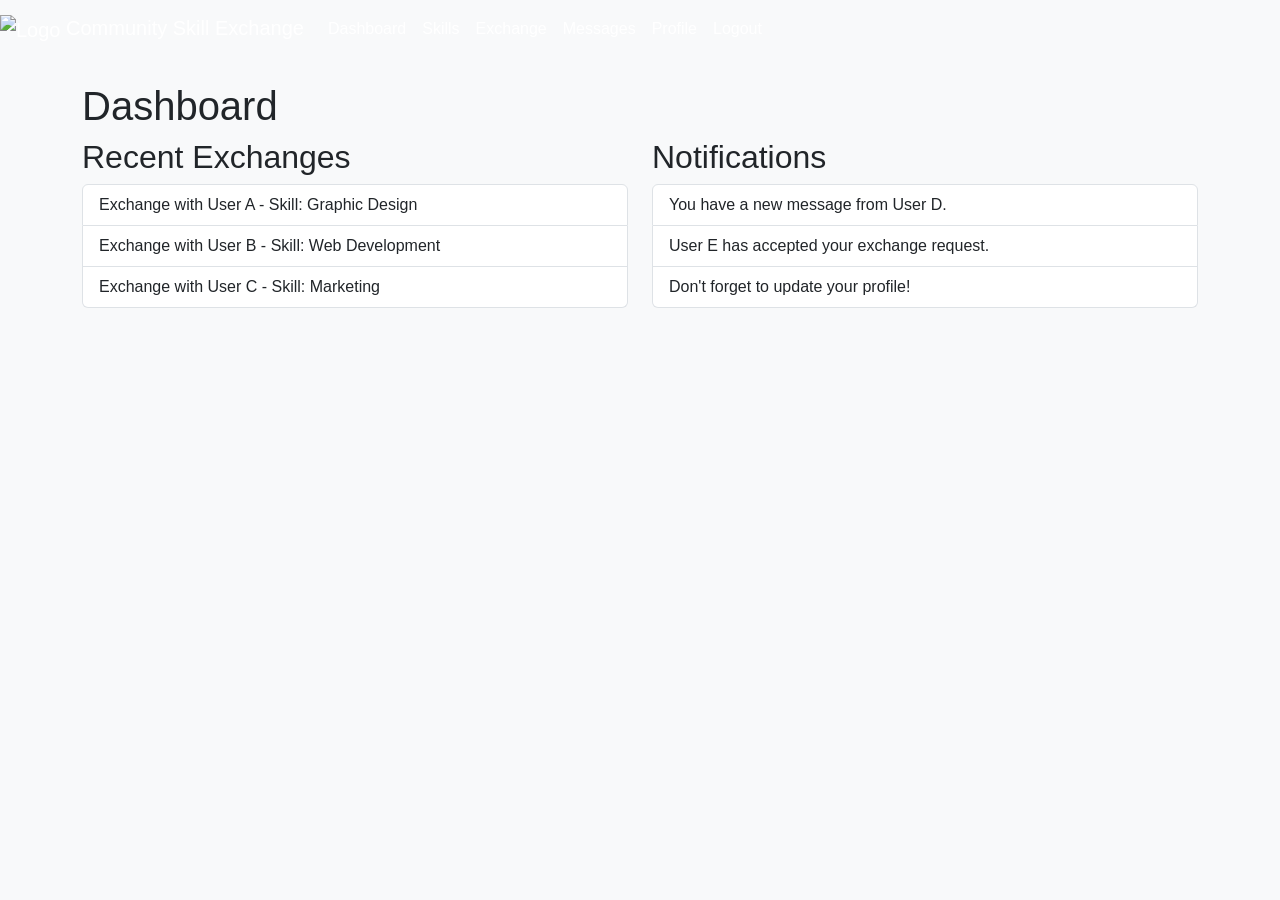
==== pages/dashboard.html @ 723afd42 "initial" ====
<!DOCTYPE html>
<html lang="en">
<head>
    <meta charset="UTF-8">
    <meta name="viewport" content="width=device-width, initial-scale=1.0">
    <title>Dashboard - Community Skill Exchange</title>
    <link href="https://cdn.jsdelivr.net/npm/bootstrap@5.3.0-alpha1/dist/css/bootstrap.min.css" rel="stylesheet">
    <link rel="stylesheet" href="../css/style.css">
</head>
<body>
    <nav class="navbar navbar-expand-lg navbar-light bg-light">
        <a class="navbar-brand" href="../index.html"><img src="../images/logo.svg" alt="Logo" width="30" height="30"> Community Skill Exchange</a>
        <button class="navbar-toggler" type="button" data-toggle="collapse" data-target="#navbarNav" aria-controls="navbarNav" aria-expanded="false" aria-label="Toggle navigation">
            <span class="navbar-toggler-icon"></span>
        </button>
        <div class="collapse navbar-collapse" id="navbarNav">
            <ul class="navbar-nav">
                <li class="nav-item">
                    <a class="nav-link" href="dashboard.html">Dashboard</a>
                </li>
                <li class="nav-item">
                    <a class="nav-link" href="skills.html">Skills</a>
                </li>
                <li class="nav-item">
                    <a class="nav-link" href="exchange.html">Exchange</a>
                </li>
                <li class="nav-item">
                    <a class="nav-link" href="messages.html">Messages</a>
                </li>
                <li class="nav-item">
                    <a class="nav-link" href="profile.html">Profile</a>
                </li>
                <li class="nav-item">
                    <a class="nav-link" href="login.html">Logout</a>
                </li>
            </ul>
        </div>
    </nav>

    <div class="container mt-4">
        <h1>Dashboard</h1>
        <div class="row">
            <div class="col-md-6">
                <h2>Recent Exchanges</h2>
                <ul class="list-group">
                    <li class="list-group-item">Exchange with User A - Skill: Graphic Design</li>
                    <li class="list-group-item">Exchange with User B - Skill: Web Development</li>
                    <li class="list-group-item">Exchange with User C - Skill: Marketing</li>
                </ul>
            </div>
            <div class="col-md-6">
                <h2>Notifications</h2>
                <ul class="list-group">
                    <li class="list-group-item">You have a new message from User D.</li>
                    <li class="list-group-item">User E has accepted your exchange request.</li>
                    <li class="list-group-item">Don't forget to update your profile!</li>
                </ul>
            </div>
        </div>
    </div>

    <script src="https://cdn.jsdelivr.net/npm/bootstrap@5.3.0-alpha1/dist/js/bootstrap.bundle.min.js"></script>
    <script src="../js/validation.js"></script>
    <script src="../js/main.js"></script>
</body>
</html>
---- css/style.css ----
body {
    font-family: Arial, sans-serif;
    background-color: #f8f9fa;
    margin: 0;
    padding: 0;
}

.navbar {
    background-color: #007bff;
}

.navbar-brand, .navbar-nav .nav-link {
    color: white !important;
}

.navbar-brand:hover, .navbar-nav .nav-link:hover {
    color: #e2e6ea !important;
}

.container {
    margin-top: 20px;
}

.card {
    margin-bottom: 20px;
}

.footer {
    background-color: #343a40;
    color: white;
    text-align: center;
    padding: 10px 0;
    position: relative;
    bottom: 0;
    width: 100%;
}

.btn-custom {
    background-color: #28a745;
    color: white;
}

.btn-custom:hover {
    background-color: #218838;
}

.form-control:focus {
    border-color: #007bff;
    box-shadow: none;
}

.error-message {
    color: red;
    font-size: 0.9em;
}

.success-message {
    color: green;
    font-size: 0.9em;
}
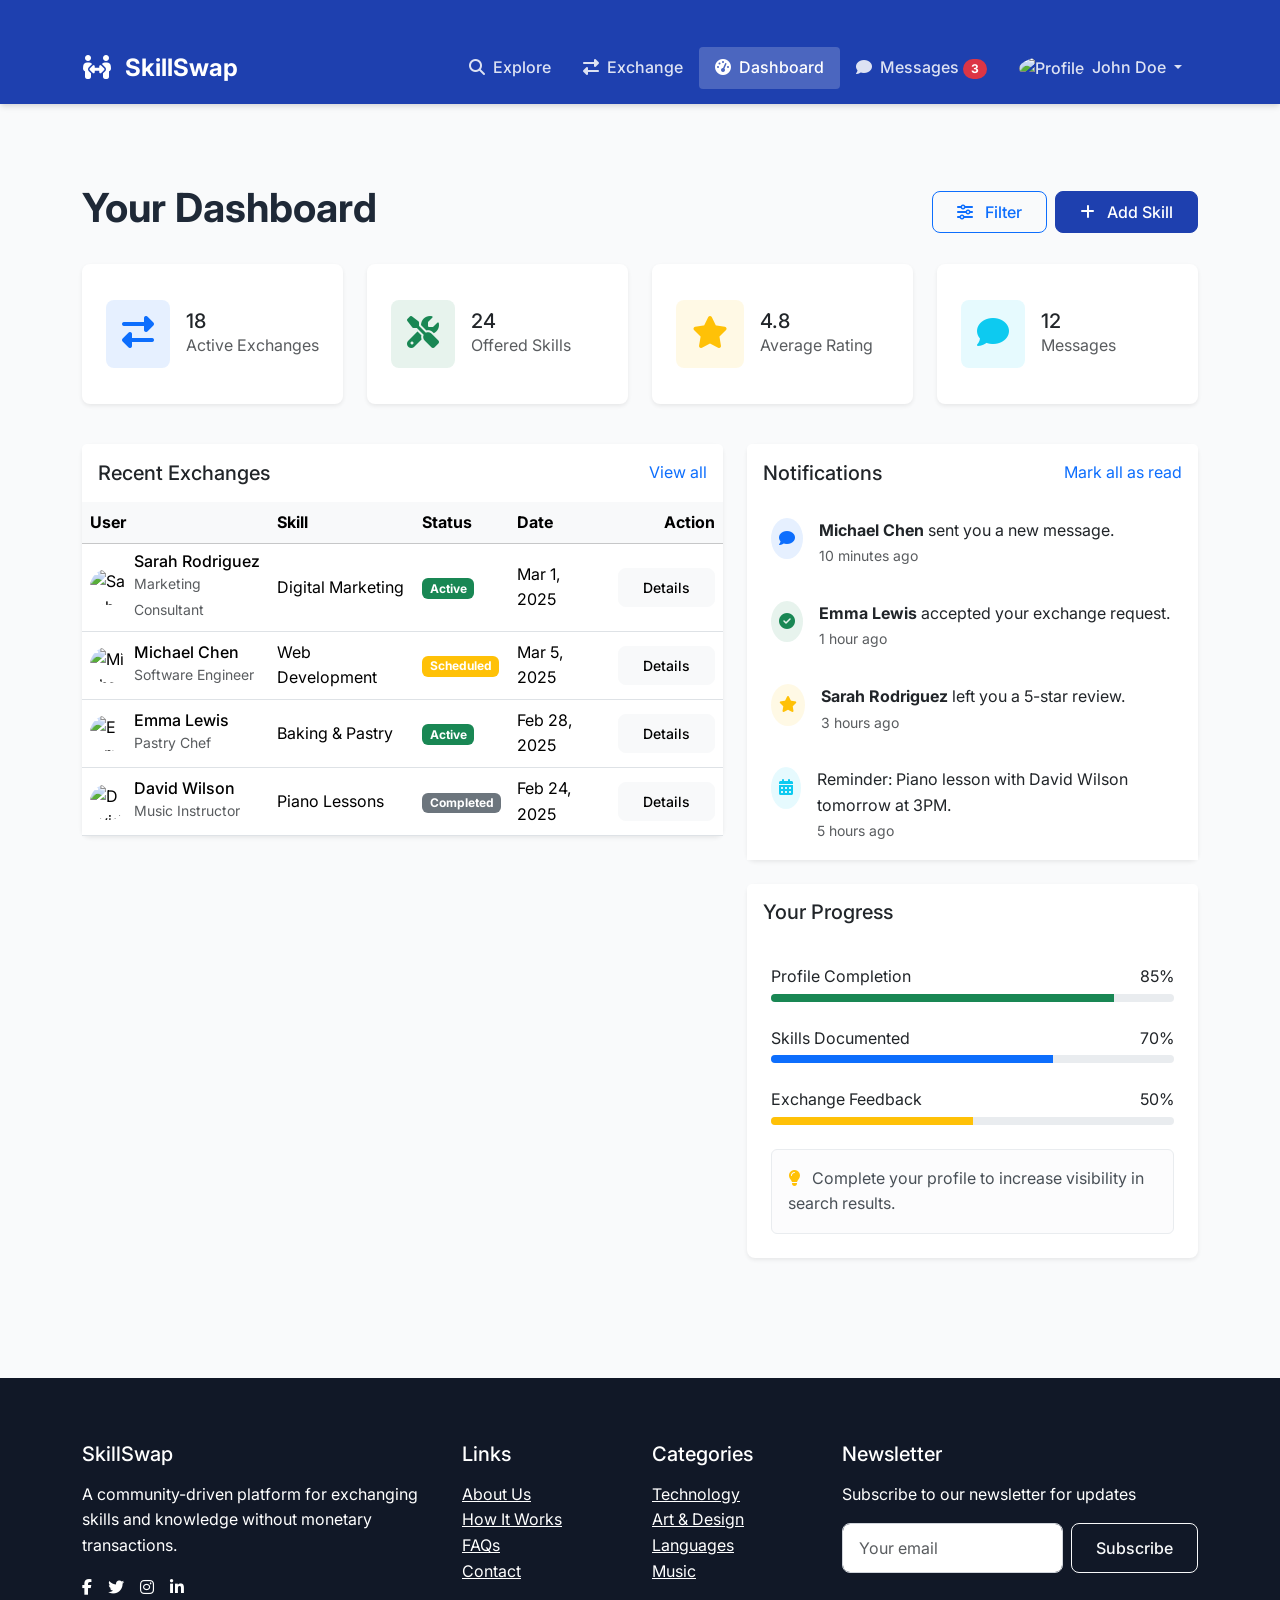
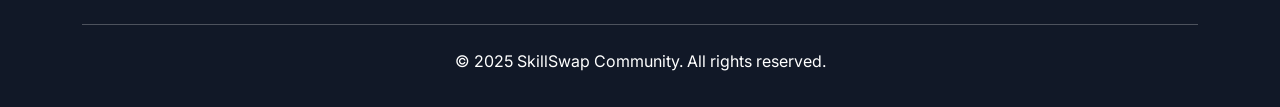
==== commit 36d7b0b8: "After Css" ====
--- a/pages/dashboard.html
+++ b/pages/dashboard.html
@@ -1,63 +1,415 @@
+
 <!DOCTYPE html>
 <html lang="en">
 <head>
     <meta charset="UTF-8">
     <meta name="viewport" content="width=device-width, initial-scale=1.0">
-    <title>Dashboard - Community Skill Exchange</title>
+    <title>Dashboard - SkillSwap</title>
+    <link rel="preconnect" href="https://fonts.googleapis.com">
+    <link rel="preconnect" href="https://fonts.gstatic.com" crossorigin>
+    <link href="https://fonts.googleapis.com/css2?family=Inter:wght@300;400;500;600;700&display=swap" rel="stylesheet">
     <link href="https://cdn.jsdelivr.net/npm/bootstrap@5.3.0-alpha1/dist/css/bootstrap.min.css" rel="stylesheet">
+    <link rel="stylesheet" href="https://cdnjs.cloudflare.com/ajax/libs/font-awesome/6.2.1/css/all.min.css">
     <link rel="stylesheet" href="../css/style.css">
 </head>
 <body>
-    <nav class="navbar navbar-expand-lg navbar-light bg-light">
-        <a class="navbar-brand" href="../index.html"><img src="../images/logo.svg" alt="Logo" width="30" height="30"> Community Skill Exchange</a>
-        <button class="navbar-toggler" type="button" data-toggle="collapse" data-target="#navbarNav" aria-controls="navbarNav" aria-expanded="false" aria-label="Toggle navigation">
-            <span class="navbar-toggler-icon"></span>
-        </button>
-        <div class="collapse navbar-collapse" id="navbarNav">
-            <ul class="navbar-nav">
-                <li class="nav-item">
-                    <a class="nav-link" href="dashboard.html">Dashboard</a>
-                </li>
-                <li class="nav-item">
-                    <a class="nav-link" href="skills.html">Skills</a>
-                </li>
-                <li class="nav-item">
-                    <a class="nav-link" href="exchange.html">Exchange</a>
-                </li>
-                <li class="nav-item">
-                    <a class="nav-link" href="messages.html">Messages</a>
-                </li>
-                <li class="nav-item">
-                    <a class="nav-link" href="profile.html">Profile</a>
-                </li>
-                <li class="nav-item">
-                    <a class="nav-link" href="login.html">Logout</a>
-                </li>
-            </ul>
+    <nav class="navbar navbar-expand-lg navbar-dark">
+        <div class="container">
+            <a class="navbar-brand" href="../index.html">
+                <i class="fas fa-people-arrows me-2"></i>
+                SkillSwap
+            </a>
+            <button class="navbar-toggler" type="button" data-bs-toggle="collapse" data-bs-target="#navbarNav" 
+                    aria-controls="navbarNav" aria-expanded="false" aria-label="Toggle navigation">
+                <span class="navbar-toggler-icon"></span>
+            </button>
+            <div class="collapse navbar-collapse" id="navbarNav">
+                <ul class="navbar-nav ms-auto">
+                    <li class="nav-item">
+                        <a class="nav-link" href="skills.html">
+                            <i class="fas fa-search me-1"></i> Explore
+                        </a>
+                    </li>
+                    <li class="nav-item">
+                        <a class="nav-link" href="exchange.html">
+                            <i class="fas fa-exchange-alt me-1"></i> Exchange
+                        </a>
+                    </li>
+                    <li class="nav-item">
+                        <a class="nav-link active" href="dashboard.html">
+                            <i class="fas fa-tachometer-alt me-1"></i> Dashboard
+                        </a>
+                    </li>
+                    <li class="nav-item">
+                        <a class="nav-link" href="messages.html">
+                            <i class="fas fa-comment me-1"></i> 
+                            Messages <span class="badge rounded-pill bg-danger">3</span>
+                        </a>
+                    </li>
+                    <li class="nav-item dropdown">
+                        <a class="nav-link dropdown-toggle" href="#" id="profileDropdown" role="button" 
+                           data-bs-toggle="dropdown" aria-expanded="false">
+                            <img src="https://ui-avatars.com/api/?name=John+Doe&background=4f46e5&color=fff" 
+                                 class="rounded-circle me-1" width="24" height="24" alt="Profile">
+                            John Doe
+                        </a>
+                        <ul class="dropdown-menu dropdown-menu-end" aria-labelledby="profileDropdown">
+                            <li><a class="dropdown-item" href="profile.html">
+                                <i class="fas fa-user me-2"></i> My Profile
+                            </a></li>
+                            <li><a class="dropdown-item" href="settings.html">
+                                <i class="fas fa-cog me-2"></i> Settings
+                            </a></li>
+                            <li><hr class="dropdown-divider"></li>
+                            <li><a class="dropdown-item" href="../index.html">
+                                <i class="fas fa-sign-out-alt me-2"></i> Logout
+                            </a></li>
+                        </ul>
+                    </li>
+                </ul>
+            </div>
         </div>
     </nav>
 
-    <div class="container mt-4">
-        <h1>Dashboard</h1>
+    <div class="container py-5">
+        <div class="d-flex align-items-center justify-content-between mb-4">
+            <h1 class="fw-bold">Your Dashboard</h1>
+            <div class="d-flex gap-2">
+                <button class="btn btn-outline-primary">
+                    <i class="fas fa-sliders-h me-2"></i> Filter
+                </button>
+                <button class="btn btn-primary">
+                    <i class="fas fa-plus me-2"></i> Add Skill
+                </button>
+            </div>
+        </div>
+
+        <!-- Stats Cards -->
+        <div class="row mb-4">
+            <div class="col-md-3 mb-3">
+                <div class="card border-0 shadow-sm rounded-3 h-100">
+                    <div class="card-body d-flex align-items-center">
+                        <div class="me-3">
+                            <div class="bg-primary bg-opacity-10 p-3 rounded-3 text-primary">
+                                <i class="fas fa-exchange-alt fa-2x"></i>
+                            </div>
+                        </div>
+                        <div>
+                            <h5 class="mb-0">18</h5>
+                            <p class="text-muted mb-0">Active Exchanges</p>
+                        </div>
+                    </div>
+                </div>
+            </div>
+            <div class="col-md-3 mb-3">
+                <div class="card border-0 shadow-sm rounded-3 h-100">
+                    <div class="card-body d-flex align-items-center">
+                        <div class="me-3">
+                            <div class="bg-success bg-opacity-10 p-3 rounded-3 text-success">
+                                <i class="fas fa-tools fa-2x"></i>
+                            </div>
+                        </div>
+                        <div>
+                            <h5 class="mb-0">24</h5>
+                            <p class="text-muted mb-0">Offered Skills</p>
+                        </div>
+                    </div>
+                </div>
+            </div>
+            <div class="col-md-3 mb-3">
+                <div class="card border-0 shadow-sm rounded-3 h-100">
+                    <div class="card-body d-flex align-items-center">
+                        <div class="me-3">
+                            <div class="bg-warning bg-opacity-10 p-3 rounded-3 text-warning">
+                                <i class="fas fa-star fa-2x"></i>
+                            </div>
+                        </div>
+                        <div>
+                            <h5 class="mb-0">4.8</h5>
+                            <p class="text-muted mb-0">Average Rating</p>
+                        </div>
+                    </div>
+                </div>
+            </div>
+            <div class="col-md-3 mb-3">
+                <div class="card border-0 shadow-sm rounded-3 h-100">
+                    <div class="card-body d-flex align-items-center">
+                        <div class="me-3">
+                            <div class="bg-info bg-opacity-10 p-3 rounded-3 text-info">
+                                <i class="fas fa-comment fa-2x"></i>
+                            </div>
+                        </div>
+                        <div>
+                            <h5 class="mb-0">12</h5>
+                            <p class="text-muted mb-0">Messages</p>
+                        </div>
+                    </div>
+                </div>
+            </div>
+        </div>
+
         <div class="row">
-            <div class="col-md-6">
-                <h2>Recent Exchanges</h2>
-                <ul class="list-group">
-                    <li class="list-group-item">Exchange with User A - Skill: Graphic Design</li>
-                    <li class="list-group-item">Exchange with User B - Skill: Web Development</li>
-                    <li class="list-group-item">Exchange with User C - Skill: Marketing</li>
-                </ul>
-            </div>
-            <div class="col-md-6">
-                <h2>Notifications</h2>
-                <ul class="list-group">
-                    <li class="list-group-item">You have a new message from User D.</li>
-                    <li class="list-group-item">User E has accepted your exchange request.</li>
-                    <li class="list-group-item">Don't forget to update your profile!</li>
-                </ul>
+            <!-- Recent Exchanges -->
+            <div class="col-lg-7 mb-4">
+                <div class="card border-0 shadow-sm rounded-3">
+                    <div class="card-header bg-white py-3 border-0">
+                        <div class="d-flex justify-content-between align-items-center">
+                            <h5 class="mb-0">Recent Exchanges</h5>
+                            <a href="exchange.html" class="text-decoration-none">View all</a>
+                        </div>
+                    </div>
+                    <div class="card-body p-0">
+                        <div class="table-responsive">
+                            <table class="table table-hover align-middle mb-0">
+                                <thead class="table-light">
+                                    <tr>
+                                        <th scope="col">User</th>
+                                        <th scope="col">Skill</th>
+                                        <th scope="col">Status</th>
+                                        <th scope="col">Date</th>
+                                        <th scope="col" class="text-end">Action</th>
+                                    </tr>
+                                </thead>
+                                <tbody>
+                                    <tr>
+                                        <td>
+                                            <div class="d-flex align-items-center">
+                                                <img src="https://ui-avatars.com/api/?name=Sarah+Rodriguez&background=6b7280&color=fff" 
+                                                     class="rounded-circle me-2" width="36" height="36" alt="Sarah Rodriguez">
+                                                <div>
+                                                    <h6 class="mb-0">Sarah Rodriguez</h6>
+                                                    <small class="text-muted">Marketing Consultant</small>
+                                                </div>
+                                            </div>
+                                        </td>
+                                        <td>Digital Marketing</td>
+                                        <td><span class="badge bg-success">Active</span></td>
+                                        <td>Mar 1, 2025</td>
+                                        <td class="text-end">
+                                            <button class="btn btn-sm btn-light">Details</button>
+                                        </td>
+                                    </tr>
+                                    <tr>
+                                        <td>
+                                            <div class="d-flex align-items-center">
+                                                <img src="https://ui-avatars.com/api/?name=Michael+Chen&background=10b981&color=fff" 
+                                                     class="rounded-circle me-2" width="36" height="36" alt="Michael Chen">
+                                                <div>
+                                                    <h6 class="mb-0">Michael Chen</h6>
+                                                    <small class="text-muted">Software Engineer</small>
+                                                </div>
+                                            </div>
+                                        </td>
+                                        <td>Web Development</td>
+                                        <td><span class="badge bg-warning">Scheduled</span></td>
+                                        <td>Mar 5, 2025</td>
+                                        <td class="text-end">
+                                            <button class="btn btn-sm btn-light">Details</button>
+                                        </td>
+                                    </tr>
+                                    <tr>
+                                        <td>
+                                            <div class="d-flex align-items-center">
+                                                <img src="https://ui-avatars.com/api/?name=Emma+Lewis&background=fbbf24&color=fff" 
+                                                     class="rounded-circle me-2" width="36" height="36" alt="Emma Lewis">
+                                                <div>
+                                                    <h6 class="mb-0">Emma Lewis</h6>
+                                                    <small class="text-muted">Pastry Chef</small>
+                                                </div>
+                                            </div>
+                                        </td>
+                                        <td>Baking & Pastry</td>
+                                        <td><span class="badge bg-success">Active</span></td>
+                                        <td>Feb 28, 2025</td>
+                                        <td class="text-end">
+                                            <button class="btn btn-sm btn-light">Details</button>
+                                        </td>
+                                    </tr>
+                                    <tr>
+                                        <td>
+                                            <div class="d-flex align-items-center">
+                                                <img src="https://ui-avatars.com/api/?name=David+Wilson&background=ef4444&color=fff" 
+                                                     class="rounded-circle me-2" width="36" height="36" alt="David Wilson">
+                                                <div>
+                                                    <h6 class="mb-0">David Wilson</h6>
+                                                    <small class="text-muted">Music Instructor</small>
+                                                </div>
+                                            </div>
+                                        </td>
+                                        <td>Piano Lessons</td>
+                                        <td><span class="badge bg-secondary">Completed</span></td>
+                                        <td>Feb 24, 2025</td>
+                                        <td class="text-end">
+                                            <button class="btn btn-sm btn-light">Details</button>
+                                        </td>
+                                    </tr>
+                                </tbody>
+                            </table>
+                        </div>
+                    </div>
+                </div>
+            </div>
+
+            <!-- Right Column -->
+            <div class="col-lg-5">
+                <!-- Notifications -->
+                <div class="card border-0 shadow-sm rounded-3 mb-4">
+                    <div class="card-header bg-white py-3 border-0">
+                        <div class="d-flex justify-content-between align-items-center">
+                            <h5 class="mb-0">Notifications</h5>
+                            <a href="#" class="text-decoration-none">Mark all as read</a>
+                        </div>
+                    </div>
+                    <div class="card-body p-0">
+                        <div class="list-group list-group-flush">
+                            <div class="list-group-item border-0 py-3 px-4">
+                                <div class="d-flex">
+                                    <div class="me-3">
+                                        <div class="bg-primary bg-opacity-10 p-2 rounded-circle text-primary">
+                                            <i class="fas fa-comment"></i>
+                                        </div>
+                                    </div>
+                                    <div>
+                                        <p class="mb-0"><strong>Michael Chen</strong> sent you a new message.</p>
+                                        <small class="text-muted">10 minutes ago</small>
+                                    </div>
+                                </div>
+                            </div>
+                            <div class="list-group-item border-0 py-3 px-4">
+                                <div class="d-flex">
+                                    <div class="me-3">
+                                        <div class="bg-success bg-opacity-10 p-2 rounded-circle text-success">
+                                            <i class="fas fa-check-circle"></i>
+                                        </div>
+                                    </div>
+                                    <div>
+                                        <p class="mb-0"><strong>Emma Lewis</strong> accepted your exchange request.</p>
+                                        <small class="text-muted">1 hour ago</small>
+                                    </div>
+                                </div>
+                            </div>
+                            <div class="list-group-item border-0 py-3 px-4">
+                                <div class="d-flex">
+                                    <div class="me-3">
+                                        <div class="bg-warning bg-opacity-10 p-2 rounded-circle text-warning">
+                                            <i class="fas fa-star"></i>
+                                        </div>
+                                    </div>
+                                    <div>
+                                        <p class="mb-0"><strong>Sarah Rodriguez</strong> left you a 5-star review.</p>
+                                        <small class="text-muted">3 hours ago</small>
+                                    </div>
+                                </div>
+                            </div>
+                            <div class="list-group-item border-0 py-3 px-4">
+                                <div class="d-flex">
+                                    <div class="me-3">
+                                        <div class="bg-info bg-opacity-10 p-2 rounded-circle text-info">
+                                            <i class="fas fa-calendar-alt"></i>
+                                        </div>
+                                    </div>
+                                    <div>
+                                        <p class="mb-0">Reminder: Piano lesson with David Wilson tomorrow at 3PM.</p>
+                                        <small class="text-muted">5 hours ago</small>
+                                    </div>
+                                </div>
+                            </div>
+                        </div>
+                    </div>
+                </div>
+
+                <!-- Your Progress -->
+                <div class="card border-0 shadow-sm rounded-3">
+                    <div class="card-header bg-white py-3 border-0">
+                        <h5 class="mb-0">Your Progress</h5>
+                    </div>
+                    <div class="card-body">
+                        <div class="mb-4">
+                            <div class="d-flex justify-content-between mb-1">
+                                <span>Profile Completion</span>
+                                <span>85%</span>
+                            </div>
+                            <div class="progress" style="height: 8px;">
+                                <div class="progress-bar bg-success" role="progressbar" style="width: 85%;" aria-valuenow="85" aria-valuemin="0" aria-valuemax="100"></div>
+                            </div>
+                        </div>
+                        
+                        <div class="mb-4">
+                            <div class="d-flex justify-content-between mb-1">
+                                <span>Skills Documented</span>
+                                <span>70%</span>
+                            </div>
+                            <div class="progress" style="height: 8px;">
+                                <div class="progress-bar bg-primary" role="progressbar" style="width: 70%;" aria-valuenow="70" aria-valuemin="0" aria-valuemax="100"></div>
+                            </div>
+                        </div>
+                        
+                        <div>
+                            <div class="d-flex justify-content-between mb-1">
+                                <span>Exchange Feedback</span>
+                                <span>50%</span>
+                            </div>
+                            <div class="progress" style="height: 8px;">
+                                <div class="progress-bar bg-warning" role="progressbar" style="width: 50%;" aria-valuenow="50" aria-valuemin="0" aria-valuemax="100"></div>
+                            </div>
+                        </div>
+                        
+                        <div class="alert alert-light mt-4 mb-0">
+                            <i class="fas fa-lightbulb text-warning me-2"></i>
+                            Complete your profile to increase visibility in search results.
+                        </div>
+                    </div>
+                </div>
             </div>
         </div>
     </div>
+    
+    <footer class="footer">
+        <div class="container">
+            <div class="row">
+                <div class="col-md-4 mb-4 mb-md-0">
+                    <h5 class="mb-3">SkillSwap</h5>
+                    <p>A community-driven platform for exchanging skills and knowledge without monetary transactions.</p>
+                    <div class="d-flex gap-3 mt-3">
+                        <a href="#" class="text-white"><i class="fab fa-facebook-f"></i></a>
+                        <a href="#" class="text-white"><i class="fab fa-twitter"></i></a>
+                        <a href="#" class="text-white"><i class="fab fa-instagram"></i></a>
+                        <a href="#" class="text-white"><i class="fab fa-linkedin-in"></i></a>
+                    </div>
+                </div>
+                <div class="col-md-2 mb-4 mb-md-0">
+                    <h5 class="mb-3">Links</h5>
+                    <ul class="list-unstyled">
+                        <li><a href="#" class="text-white">About Us</a></li>
+                        <li><a href="#" class="text-white">How It Works</a></li>
+                        <li><a href="#" class="text-white">FAQs</a></li>
+                        <li><a href="#" class="text-white">Contact</a></li>
+                    </ul>
+                </div>
+                <div class="col-md-2 mb-4 mb-md-0">
+                    <h5 class="mb-3">Categories</h5>
+                    <ul class="list-unstyled">
+                        <li><a href="#" class="text-white">Technology</a></li>
+                        <li><a href="#" class="text-white">Art & Design</a></li>
+                        <li><a href="#" class="text-white">Languages</a></li>
+                        <li><a href="#" class="text-white">Music</a></li>
+                    </ul>
+                </div>
+                <div class="col-md-4">
+                    <h5 class="mb-3">Newsletter</h5>
+                    <p>Subscribe to our newsletter for updates</p>
+                    <form class="d-flex">
+                        <input type="email" class="form-control me-2" placeholder="Your email">
+                        <button class="btn btn-outline-light" type="submit">Subscribe</button>
+                    </form>
+                </div>
+            </div>
+            <hr class="my-4 bg-white">
+            <div class="text-center">
+                <p class="mb-0">&copy; 2025 SkillSwap Community. All rights reserved.</p>
+            </div>
+        </div>
+    </footer>
 
     <script src="https://cdn.jsdelivr.net/npm/bootstrap@5.3.0-alpha1/dist/js/bootstrap.bundle.min.js"></script>
     <script src="../js/validation.js"></script>
--- a/css/style.css
+++ b/css/style.css
@@ -1,60 +1,269 @@
-body {
-    font-family: Arial, sans-serif;
-    background-color: #f8f9fa;
+:root {
+    --primary-color: #1E40AF;   /* Deep blue for a robust, professional feel */
+    --primary-dark: #1E3A8A;    /* A slightly darker shade to emphasize elements */
+    --secondary-color: #F59E0B; /* Warm amber to offer a friendly accent */
+    --secondary-dark: #D97706;  /* A deeper amber for active states or highlights */
+    --light-color: #F3F4F6;     /* Soft light gray, keeping the design airy */
+    --dark-color: #111827;      /* Nearly black for strong text contrast */
+    --gray-color: #6B7280;      /* Medium gray for subtle details */
+    --danger-color: #DC2626;    /* A clear red to signal warnings/errors */
+    --success-color: #16A34A;   /* A vibrant green for success states */
+  }
+  body {
+    font-family: 'Inter', -apple-system, BlinkMacSystemFont, sans-serif;
+    background-color: #f9fafb;
     margin: 0;
     padding: 0;
-}
-
-.navbar {
-    background-color: #007bff;
-}
-
-.navbar-brand, .navbar-nav .nav-link {
+    color: #1f2937;
+    line-height: 1.6;
+  }
+  
+
+  .navbar {
+    background-color: var(--primary-color);
+    box-shadow: 0 4px 6px -1px rgba(0, 0, 0, 0.1), 0 2px 4px -1px rgba(0, 0, 0, 0.06);
+    padding: 0.75rem 0;
+  }
+  
+  .navbar-brand {
+    font-weight: 700;
+    font-size: 1.5rem;
+  }
+  
+  .navbar-dark .navbar-nav .nav-link {
+    color: rgba(255, 255, 255, 0.85) !important;
+    font-weight: 500;
+    transition: color 0.15s ease-in-out;
+    padding: 0.5rem 1rem;
+    border-radius: 0.25rem;
+  }
+  
+  .navbar-dark .navbar-nav .nav-link:hover {
     color: white !important;
-}
-
-.navbar-brand:hover, .navbar-nav .nav-link:hover {
-    color: #e2e6ea !important;
-}
-
-.container {
-    margin-top: 20px;
-}
-
-.card {
-    margin-bottom: 20px;
-}
-
-.footer {
-    background-color: #343a40;
+    background-color: rgba(255, 255, 255, 0.1);
+  }
+  
+  .navbar-dark .navbar-nav .nav-link.active {
+    color: white !important;
+    background-color: rgba(255, 255, 255, 0.2);
+  }
+  
+
+  .container {
+    margin-top: 2rem;
+  }
+  
+  .card {
+    border: none;
+    border-radius: 0.75rem;
+    box-shadow: 0 10px 15px -3px rgba(0, 0, 0, 0.1), 0 4px 6px -2px rgba(0, 0, 0, 0.05);
+    margin-bottom: 1.5rem;
+    transition: transform 0.2s ease, box-shadow 0.2s ease;
+  }
+  
+  .card:hover {
+    transform: translateY(-5px);
+    box-shadow: 0 20px 25px -5px rgba(0, 0, 0, 0.1), 0 10px 10px -5px rgba(0, 0, 0, 0.04);
+  }
+  
+  .card-body {
+    padding: 1.5rem;
+  }
+  
+  .card-title {
+    color: var(--dark-color);
+    font-weight: 600;
+    margin-bottom: 1rem;
+  }
+  
+
+  .btn {
+    padding: 0.5rem 1.5rem;
+    border-radius: 0.5rem;
+    font-weight: 500;
+    transition: all 0.2s ease;
+  }
+  
+  .btn-primary {
+    background-color: var(--primary-color);
+    border-color: var(--primary-color);
+  }
+  
+  .btn-primary:hover, .btn-primary:focus {
+    background-color: var(--primary-dark);
+    border-color: var(--primary-dark);
+    transform: translateY(-1px);
+    box-shadow: 0 4px 6px -1px rgba(0, 0, 0, 0.1), 0 2px 4px -1px rgba(0, 0, 0, 0.06);
+  }
+  
+  .btn-secondary {
+    background-color: var(--secondary-color);
+    border-color: var(--secondary-color);
+  }
+  
+  .btn-secondary:hover, .btn-secondary:focus {
+    background-color: var(--secondary-dark);
+    border-color: var(--secondary-dark);
+  }
+  
+
+  .form-control {
+    border-radius: 0.5rem;
+    padding: 0.75rem 1rem;
+    border: 1px solid #d1d5db;
+    transition: border-color 0.15s ease-in-out, box-shadow 0.15s ease-in-out;
+  }
+  
+  .form-control:focus {
+    border-color: var(--primary-color);
+    box-shadow: 0 0 0 3px rgba(79, 70, 229, 0.25);
+  }
+  
+  .form-label {
+    font-weight: 500;
+    margin-bottom: 0.5rem;
+    color: #4b5563;
+  }
+  
+
+  .error-message {
+    color: var(--danger-color);
+    font-size: 0.875rem;
+    margin-top: 0.25rem;
+  }
+  
+  .success-message {
+    color: var(--success-color);
+    font-size: 0.875rem;
+    margin-top: 0.25rem;
+  }
+  
+
+  .footer {
+    background-color: var(--dark-color);
+    color: white;
+    padding: 2rem 0;
+    margin-top: 3rem;
+  }
+  
+
+  .hero-section {
+    padding: 6rem 0;
+    background: linear-gradient(135deg, var(--primary-color), var(--primary-dark));
     color: white;
     text-align: center;
-    padding: 10px 0;
-    position: relative;
-    bottom: 0;
-    width: 100%;
-}
-
-.btn-custom {
-    background-color: #28a745;
-    color: white;
-}
-
-.btn-custom:hover {
-    background-color: #218838;
-}
-
-.form-control:focus {
-    border-color: #007bff;
-    box-shadow: none;
-}
-
-.error-message {
-    color: red;
-    font-size: 0.9em;
-}
-
-.success-message {
-    color: green;
-    font-size: 0.9em;
-}+    border-radius: 0 0 2rem 2rem;
+    margin-bottom: 3rem;
+  }
+  
+  .hero-section h1 {
+    font-size: 3rem;
+    font-weight: 700;
+    margin-bottom: 1.5rem;
+  }
+  
+  .hero-section p {
+    font-size: 1.25rem;
+    max-width: 800px;
+    margin: 0 auto;
+    opacity: 0.9;
+  }
+  
+  .features-section {
+    padding: 4rem 0;
+  }
+  
+  .feature-card {
+    text-align: center;
+    padding: 2rem;
+  }
+  
+  .feature-icon {
+    font-size: 2.5rem;
+    color: var(--primary-color);
+    margin-bottom: 1.5rem;
+  }
+  
+
+  .skill-card {
+    height: 100%;
+    display: flex;
+    flex-direction: column;
+  }
+  
+  .skill-card .card-body {
+    flex: 1;
+  }
+  
+  .skill-level {
+    display: inline-block;
+    padding: 0.25rem 0.75rem;
+    border-radius: 9999px;
+    font-size: 0.75rem;
+    font-weight: 600;
+    margin-bottom: 1rem;
+  }
+  
+  .level-beginner {
+    background-color: #dbeafe;
+    color: #1e40af;
+  }
+  
+  .level-intermediate {
+    background-color: #fef3c7;
+    color: #92400e;
+  }
+  
+  .level-expert {
+    background-color: #dcfce7;
+    color: #166534;
+  }
+  
+
+  .profile-header {
+    background-color: white;
+    padding: 2rem;
+    border-radius: 0.75rem;
+    box-shadow: 0 4px 6px -1px rgba(0, 0, 0, 0.1), 0 2px 4px -1px rgba(0, 0, 0, 0.06);
+    margin-bottom: 2rem;
+  }
+  
+  .profile-avatar {
+    width: 120px;
+    height: 120px;
+    border-radius: 50%;
+    object-fit: cover;
+    border: 4px solid white;
+    box-shadow: 0 4px 6px -1px rgba(0, 0, 0, 0.1);
+  }
+  
+
+  .message-list {
+    max-height: 500px;
+    overflow-y: auto;
+  }
+  
+  .message-item {
+    border-radius: 0.5rem;
+    margin-bottom: 1rem;
+    transition: transform 0.2s ease;
+  }
+  
+  .message-item:hover {
+    transform: translateX(5px);
+  }
+  
+
+  .bg-gradient-primary {
+    background: linear-gradient(135deg, var(--primary-color), var(--primary-dark));
+  }
+  
+  .text-gradient {
+    background: linear-gradient(135deg, var(--primary-color), var(--secondary-color));
+    -webkit-background-clip: text;
+    background-clip: text;
+    -webkit-text-fill-color: transparent;
+    color: transparent;
+  } 
+
+  
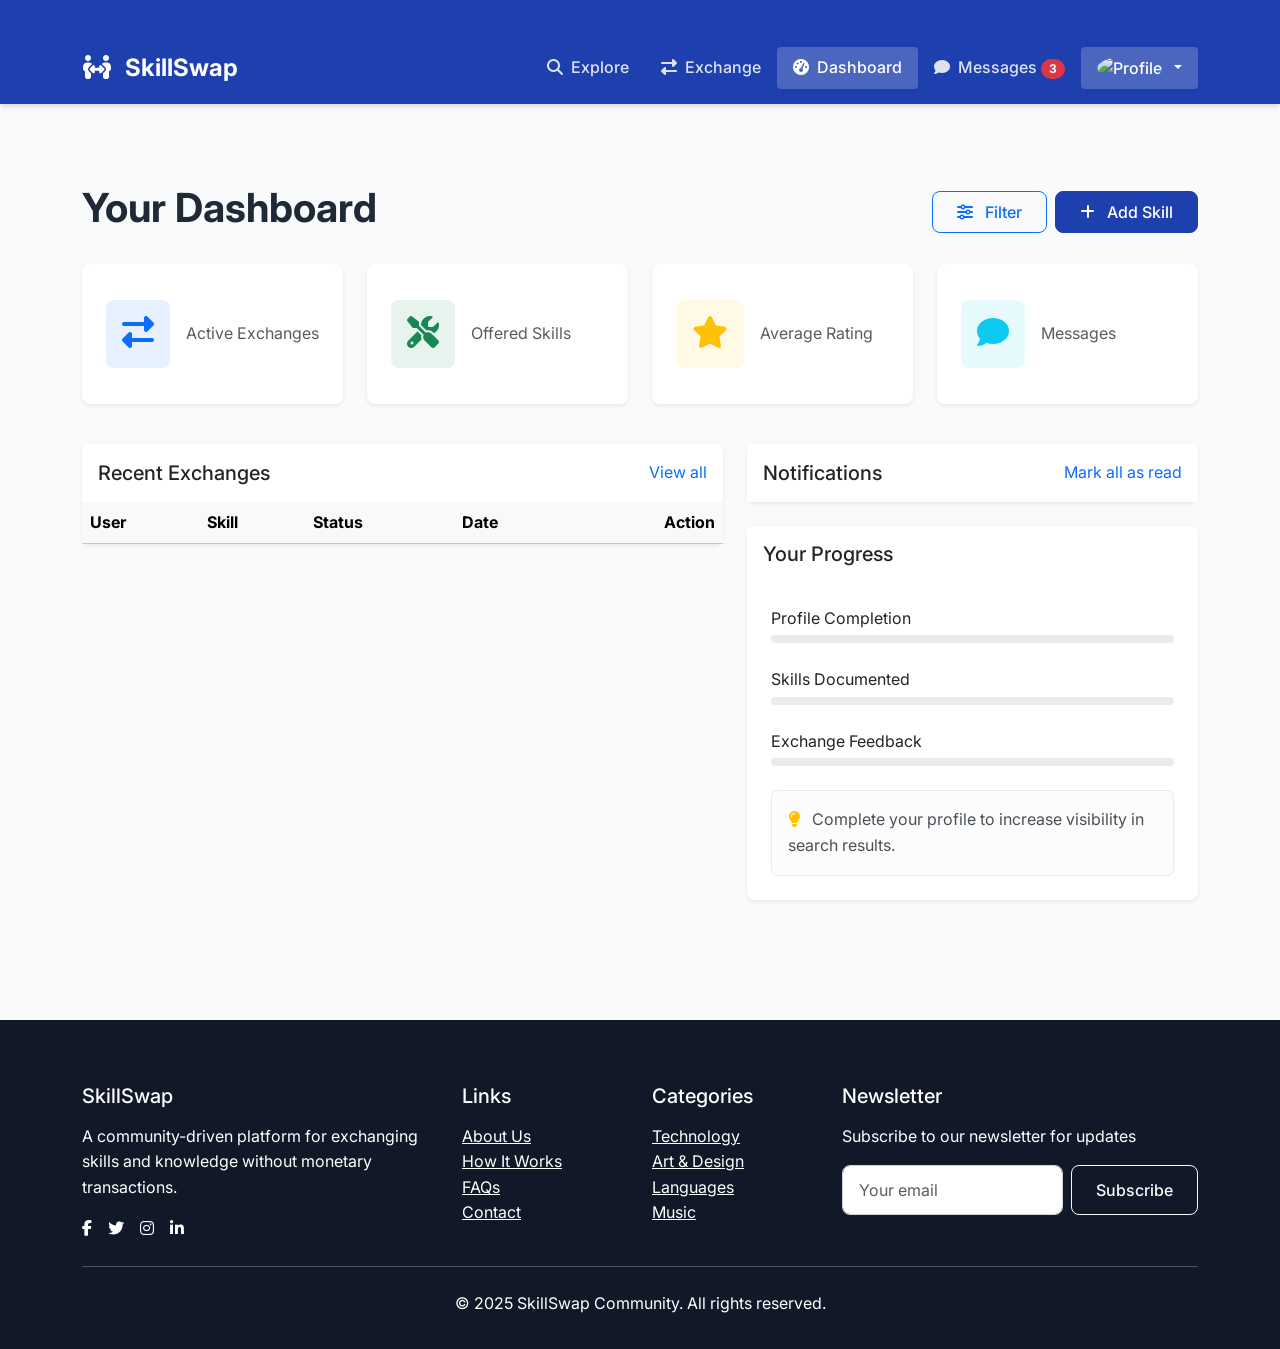
==== commit 94cd74b2: "Dynamic" ====
--- a/pages/dashboard.html
+++ b/pages/dashboard.html
@@ -1,4 +1,3 @@
-
 <!DOCTYPE html>
 <html lang="en">
 <head>
@@ -47,11 +46,11 @@
                         </a>
                     </li>
                     <li class="nav-item dropdown">
-                        <a class="nav-link dropdown-toggle" href="#" id="profileDropdown" role="button" 
-                           data-bs-toggle="dropdown" aria-expanded="false">
-                            <img src="https://ui-avatars.com/api/?name=John+Doe&background=4f46e5&color=fff" 
-                                 class="rounded-circle me-1" width="24" height="24" alt="Profile">
-                            John Doe
+                         <!-- Logged-in user dropdown -->
+                        <a class="nav-link dropdown-toggle active" href="#" id="profileDropdown" role="button"
+                            data-bs-toggle="dropdown" aria-expanded="false">
+                            <img src="" class="rounded-circle me-1" width="24" height="24" alt="Profile" id="nav-profile-image">
+                            <span id="nav-username"></span>
                         </a>
                         <ul class="dropdown-menu dropdown-menu-end" aria-labelledby="profileDropdown">
                             <li><a class="dropdown-item" href="profile.html">
@@ -61,7 +60,7 @@
                                 <i class="fas fa-cog me-2"></i> Settings
                             </a></li>
                             <li><hr class="dropdown-divider"></li>
-                            <li><a class="dropdown-item" href="../index.html">
+                             <li><a class="dropdown-item" href="../index.html" id="logout-link">
                                 <i class="fas fa-sign-out-alt me-2"></i> Logout
                             </a></li>
                         </ul>
@@ -95,7 +94,7 @@
                             </div>
                         </div>
                         <div>
-                            <h5 class="mb-0">18</h5>
+                            <h5 class="mb-0" id="active-exchanges-count"></h5>
                             <p class="text-muted mb-0">Active Exchanges</p>
                         </div>
                     </div>
@@ -110,7 +109,7 @@
                             </div>
                         </div>
                         <div>
-                            <h5 class="mb-0">24</h5>
+                            <h5 class="mb-0" id="offered-skills-count"></h5>
                             <p class="text-muted mb-0">Offered Skills</p>
                         </div>
                     </div>
@@ -125,7 +124,7 @@
                             </div>
                         </div>
                         <div>
-                            <h5 class="mb-0">4.8</h5>
+                            <h5 class="mb-0" id="average-rating-count"></h5>
                             <p class="text-muted mb-0">Average Rating</p>
                         </div>
                     </div>
@@ -140,7 +139,7 @@
                             </div>
                         </div>
                         <div>
-                            <h5 class="mb-0">12</h5>
+                            <h5 class="mb-0" id="messages-count"></h5>
                             <p class="text-muted mb-0">Messages</p>
                         </div>
                     </div>
@@ -170,79 +169,8 @@
                                         <th scope="col" class="text-end">Action</th>
                                     </tr>
                                 </thead>
-                                <tbody>
-                                    <tr>
-                                        <td>
-                                            <div class="d-flex align-items-center">
-                                                <img src="https://ui-avatars.com/api/?name=Sarah+Rodriguez&background=6b7280&color=fff" 
-                                                     class="rounded-circle me-2" width="36" height="36" alt="Sarah Rodriguez">
-                                                <div>
-                                                    <h6 class="mb-0">Sarah Rodriguez</h6>
-                                                    <small class="text-muted">Marketing Consultant</small>
-                                                </div>
-                                            </div>
-                                        </td>
-                                        <td>Digital Marketing</td>
-                                        <td><span class="badge bg-success">Active</span></td>
-                                        <td>Mar 1, 2025</td>
-                                        <td class="text-end">
-                                            <button class="btn btn-sm btn-light">Details</button>
-                                        </td>
-                                    </tr>
-                                    <tr>
-                                        <td>
-                                            <div class="d-flex align-items-center">
-                                                <img src="https://ui-avatars.com/api/?name=Michael+Chen&background=10b981&color=fff" 
-                                                     class="rounded-circle me-2" width="36" height="36" alt="Michael Chen">
-                                                <div>
-                                                    <h6 class="mb-0">Michael Chen</h6>
-                                                    <small class="text-muted">Software Engineer</small>
-                                                </div>
-                                            </div>
-                                        </td>
-                                        <td>Web Development</td>
-                                        <td><span class="badge bg-warning">Scheduled</span></td>
-                                        <td>Mar 5, 2025</td>
-                                        <td class="text-end">
-                                            <button class="btn btn-sm btn-light">Details</button>
-                                        </td>
-                                    </tr>
-                                    <tr>
-                                        <td>
-                                            <div class="d-flex align-items-center">
-                                                <img src="https://ui-avatars.com/api/?name=Emma+Lewis&background=fbbf24&color=fff" 
-                                                     class="rounded-circle me-2" width="36" height="36" alt="Emma Lewis">
-                                                <div>
-                                                    <h6 class="mb-0">Emma Lewis</h6>
-                                                    <small class="text-muted">Pastry Chef</small>
-                                                </div>
-                                            </div>
-                                        </td>
-                                        <td>Baking & Pastry</td>
-                                        <td><span class="badge bg-success">Active</span></td>
-                                        <td>Feb 28, 2025</td>
-                                        <td class="text-end">
-                                            <button class="btn btn-sm btn-light">Details</button>
-                                        </td>
-                                    </tr>
-                                    <tr>
-                                        <td>
-                                            <div class="d-flex align-items-center">
-                                                <img src="https://ui-avatars.com/api/?name=David+Wilson&background=ef4444&color=fff" 
-                                                     class="rounded-circle me-2" width="36" height="36" alt="David Wilson">
-                                                <div>
-                                                    <h6 class="mb-0">David Wilson</h6>
-                                                    <small class="text-muted">Music Instructor</small>
-                                                </div>
-                                            </div>
-                                        </td>
-                                        <td>Piano Lessons</td>
-                                        <td><span class="badge bg-secondary">Completed</span></td>
-                                        <td>Feb 24, 2025</td>
-                                        <td class="text-end">
-                                            <button class="btn btn-sm btn-light">Details</button>
-                                        </td>
-                                    </tr>
+                                <tbody id="recent-exchanges-table">
+                                    <!-- Recent exchanges will be loaded here -->
                                 </tbody>
                             </table>
                         </div>
@@ -261,59 +189,8 @@
                         </div>
                     </div>
                     <div class="card-body p-0">
-                        <div class="list-group list-group-flush">
-                            <div class="list-group-item border-0 py-3 px-4">
-                                <div class="d-flex">
-                                    <div class="me-3">
-                                        <div class="bg-primary bg-opacity-10 p-2 rounded-circle text-primary">
-                                            <i class="fas fa-comment"></i>
-                                        </div>
-                                    </div>
-                                    <div>
-                                        <p class="mb-0"><strong>Michael Chen</strong> sent you a new message.</p>
-                                        <small class="text-muted">10 minutes ago</small>
-                                    </div>
-                                </div>
-                            </div>
-                            <div class="list-group-item border-0 py-3 px-4">
-                                <div class="d-flex">
-                                    <div class="me-3">
-                                        <div class="bg-success bg-opacity-10 p-2 rounded-circle text-success">
-                                            <i class="fas fa-check-circle"></i>
-                                        </div>
-                                    </div>
-                                    <div>
-                                        <p class="mb-0"><strong>Emma Lewis</strong> accepted your exchange request.</p>
-                                        <small class="text-muted">1 hour ago</small>
-                                    </div>
-                                </div>
-                            </div>
-                            <div class="list-group-item border-0 py-3 px-4">
-                                <div class="d-flex">
-                                    <div class="me-3">
-                                        <div class="bg-warning bg-opacity-10 p-2 rounded-circle text-warning">
-                                            <i class="fas fa-star"></i>
-                                        </div>
-                                    </div>
-                                    <div>
-                                        <p class="mb-0"><strong>Sarah Rodriguez</strong> left you a 5-star review.</p>
-                                        <small class="text-muted">3 hours ago</small>
-                                    </div>
-                                </div>
-                            </div>
-                            <div class="list-group-item border-0 py-3 px-4">
-                                <div class="d-flex">
-                                    <div class="me-3">
-                                        <div class="bg-info bg-opacity-10 p-2 rounded-circle text-info">
-                                            <i class="fas fa-calendar-alt"></i>
-                                        </div>
-                                    </div>
-                                    <div>
-                                        <p class="mb-0">Reminder: Piano lesson with David Wilson tomorrow at 3PM.</p>
-                                        <small class="text-muted">5 hours ago</small>
-                                    </div>
-                                </div>
-                            </div>
+                        <div class="list-group list-group-flush" id="notifications-list">
+                            <!-- Notifications will be loaded here -->
                         </div>
                     </div>
                 </div>
@@ -327,30 +204,30 @@
                         <div class="mb-4">
                             <div class="d-flex justify-content-between mb-1">
                                 <span>Profile Completion</span>
-                                <span>85%</span>
+                                <span id="profile-completion-percent"></span>
                             </div>
                             <div class="progress" style="height: 8px;">
-                                <div class="progress-bar bg-success" role="progressbar" style="width: 85%;" aria-valuenow="85" aria-valuemin="0" aria-valuemax="100"></div>
+                                <div class="progress-bar bg-success" role="progressbar" style="" aria-valuenow="" aria-valuemin="0" aria-valuemax="100" id="profile-completion-bar"></div>
                             </div>
                         </div>
                         
                         <div class="mb-4">
                             <div class="d-flex justify-content-between mb-1">
                                 <span>Skills Documented</span>
-                                <span>70%</span>
+                                <span id="skills-documented-percent"></span>
                             </div>
                             <div class="progress" style="height: 8px;">
-                                <div class="progress-bar bg-primary" role="progressbar" style="width: 70%;" aria-valuenow="70" aria-valuemin="0" aria-valuemax="100"></div>
+                                <div class="progress-bar bg-primary" role="progressbar" style="" aria-valuenow="" aria-valuemin="0" aria-valuemax="100" id="skills-documented-bar"></div>
                             </div>
                         </div>
                         
                         <div>
                             <div class="d-flex justify-content-between mb-1">
                                 <span>Exchange Feedback</span>
-                                <span>50%</span>
+                                <span id="exchange-feedback-percent"></span>
                             </div>
                             <div class="progress" style="height: 8px;">
-                                <div class="progress-bar bg-warning" role="progressbar" style="width: 50%;" aria-valuenow="50" aria-valuemin="0" aria-valuemax="100"></div>
+                                <div class="progress-bar bg-warning" role="progressbar" style="" aria-valuenow="" aria-valuemin="0" aria-valuemax="100" id="exchange-feedback-bar"></div>
                             </div>
                         </div>
                         
@@ -406,13 +283,16 @@
             </div>
             <hr class="my-4 bg-white">
             <div class="text-center">
-                <p class="mb-0">&copy; 2025 SkillSwap Community. All rights reserved.</p>
+                <p class="mb-0">© 2025 SkillSwap Community. All rights reserved.</p>
             </div>
         </div>
     </footer>
 
     <script src="https://cdn.jsdelivr.net/npm/bootstrap@5.3.0-alpha1/dist/js/bootstrap.bundle.min.js"></script>
-    <script src="../js/validation.js"></script>
-    <script src="../js/main.js"></script>
-</body>
+    <script src="../js/user.js"></script>
+     <script src="../js/ui.js"></script>
+     <script src="../js/storage.js"></script>
+ </body>
+   
+
 </html>
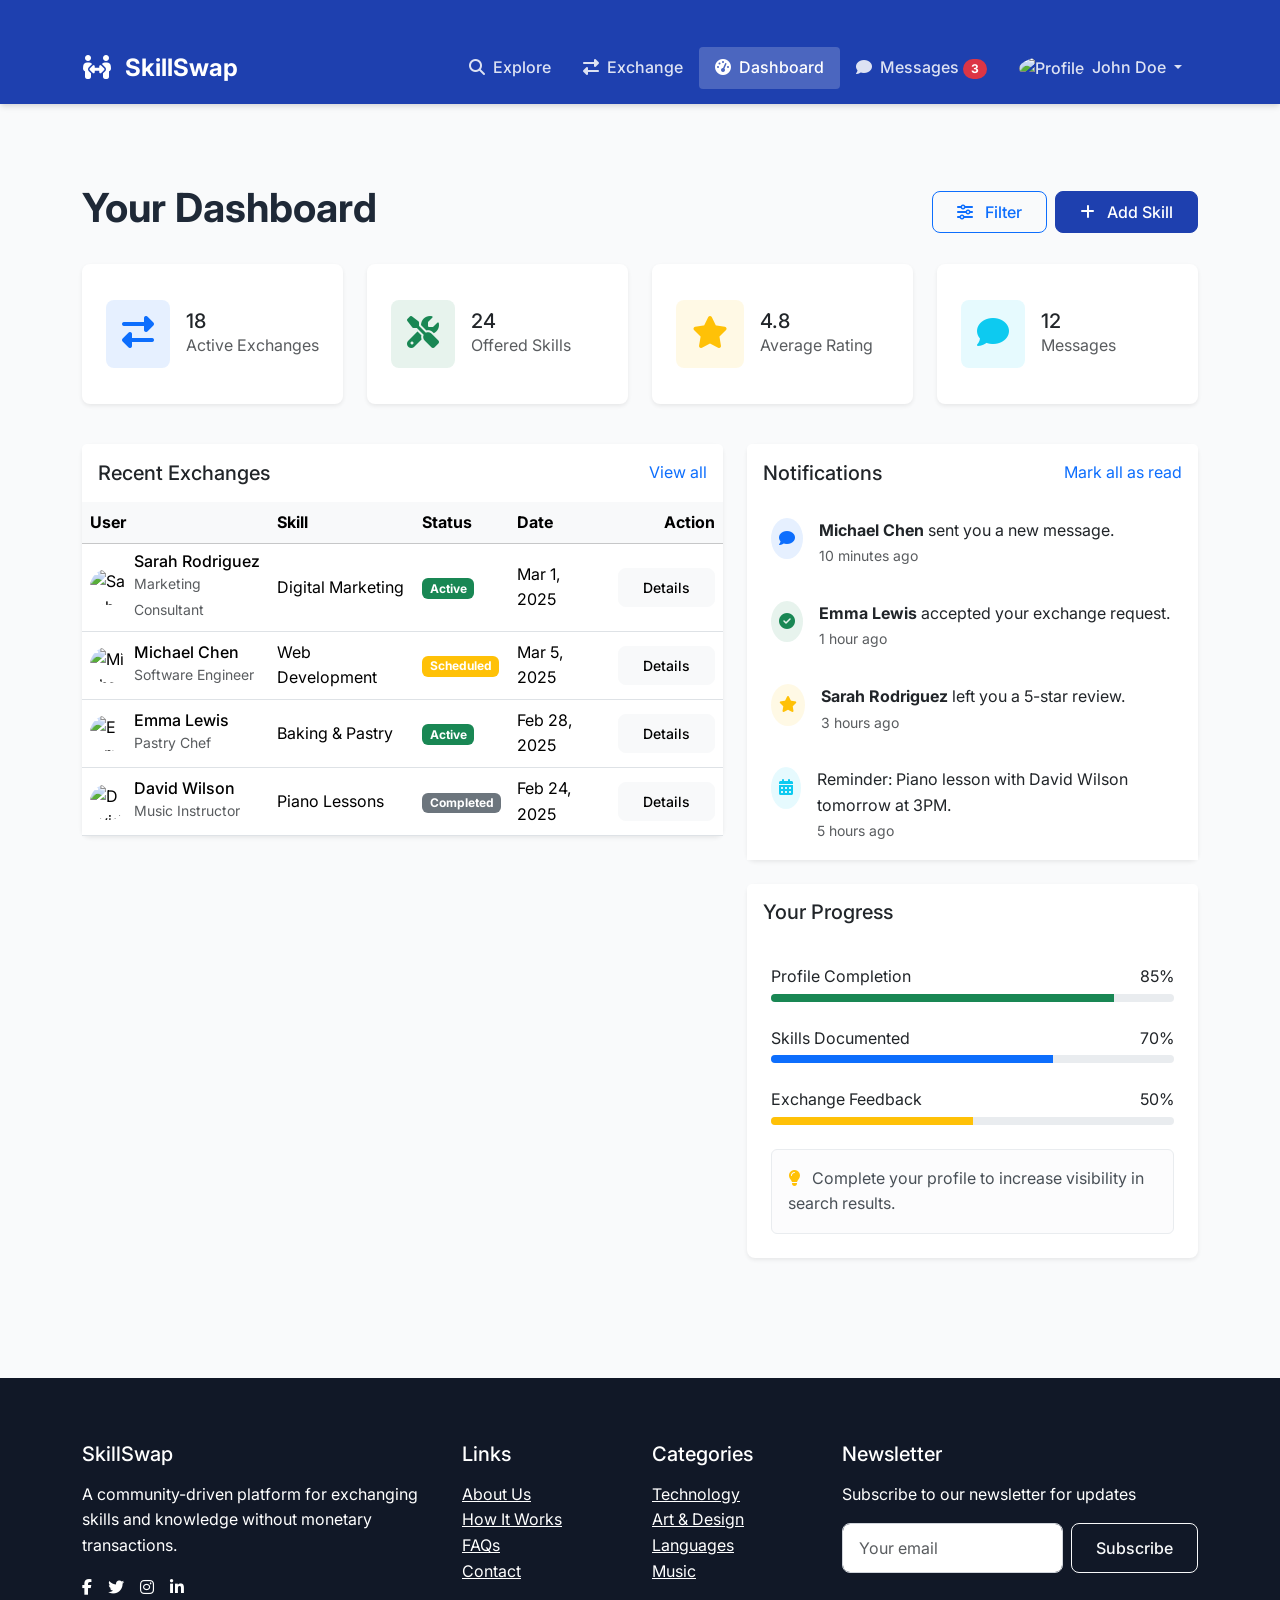
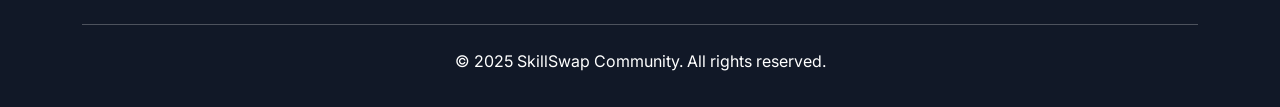
==== commit 1b4f891e: "New one" ====
--- a/pages/dashboard.html
+++ b/pages/dashboard.html
@@ -1,3 +1,4 @@
+
 <!DOCTYPE html>
 <html lang="en">
 <head>
@@ -46,11 +47,11 @@
                         </a>
                     </li>
                     <li class="nav-item dropdown">
-                         <!-- Logged-in user dropdown -->
-                        <a class="nav-link dropdown-toggle active" href="#" id="profileDropdown" role="button"
-                            data-bs-toggle="dropdown" aria-expanded="false">
-                            <img src="" class="rounded-circle me-1" width="24" height="24" alt="Profile" id="nav-profile-image">
-                            <span id="nav-username"></span>
+                        <a class="nav-link dropdown-toggle" href="#" id="profileDropdown" role="button" 
+                           data-bs-toggle="dropdown" aria-expanded="false">
+                            <img src="https://ui-avatars.com/api/?name=John+Doe&background=4f46e5&color=fff" 
+                                 class="rounded-circle me-1" width="24" height="24" alt="Profile">
+                            John Doe
                         </a>
                         <ul class="dropdown-menu dropdown-menu-end" aria-labelledby="profileDropdown">
                             <li><a class="dropdown-item" href="profile.html">
@@ -60,7 +61,7 @@
                                 <i class="fas fa-cog me-2"></i> Settings
                             </a></li>
                             <li><hr class="dropdown-divider"></li>
-                             <li><a class="dropdown-item" href="../index.html" id="logout-link">
+                            <li><a class="dropdown-item" href="../index.html">
                                 <i class="fas fa-sign-out-alt me-2"></i> Logout
                             </a></li>
                         </ul>
@@ -94,7 +95,7 @@
                             </div>
                         </div>
                         <div>
-                            <h5 class="mb-0" id="active-exchanges-count"></h5>
+                            <h5 class="mb-0">18</h5>
                             <p class="text-muted mb-0">Active Exchanges</p>
                         </div>
                     </div>
@@ -109,7 +110,7 @@
                             </div>
                         </div>
                         <div>
-                            <h5 class="mb-0" id="offered-skills-count"></h5>
+                            <h5 class="mb-0">24</h5>
                             <p class="text-muted mb-0">Offered Skills</p>
                         </div>
                     </div>
@@ -124,7 +125,7 @@
                             </div>
                         </div>
                         <div>
-                            <h5 class="mb-0" id="average-rating-count"></h5>
+                            <h5 class="mb-0">4.8</h5>
                             <p class="text-muted mb-0">Average Rating</p>
                         </div>
                     </div>
@@ -139,7 +140,7 @@
                             </div>
                         </div>
                         <div>
-                            <h5 class="mb-0" id="messages-count"></h5>
+                            <h5 class="mb-0">12</h5>
                             <p class="text-muted mb-0">Messages</p>
                         </div>
                     </div>
@@ -169,8 +170,79 @@
                                         <th scope="col" class="text-end">Action</th>
                                     </tr>
                                 </thead>
-                                <tbody id="recent-exchanges-table">
-                                    <!-- Recent exchanges will be loaded here -->
+                                <tbody>
+                                    <tr>
+                                        <td>
+                                            <div class="d-flex align-items-center">
+                                                <img src="https://ui-avatars.com/api/?name=Sarah+Rodriguez&background=6b7280&color=fff" 
+                                                     class="rounded-circle me-2" width="36" height="36" alt="Sarah Rodriguez">
+                                                <div>
+                                                    <h6 class="mb-0">Sarah Rodriguez</h6>
+                                                    <small class="text-muted">Marketing Consultant</small>
+                                                </div>
+                                            </div>
+                                        </td>
+                                        <td>Digital Marketing</td>
+                                        <td><span class="badge bg-success">Active</span></td>
+                                        <td>Mar 1, 2025</td>
+                                        <td class="text-end">
+                                            <button class="btn btn-sm btn-light">Details</button>
+                                        </td>
+                                    </tr>
+                                    <tr>
+                                        <td>
+                                            <div class="d-flex align-items-center">
+                                                <img src="https://ui-avatars.com/api/?name=Michael+Chen&background=10b981&color=fff" 
+                                                     class="rounded-circle me-2" width="36" height="36" alt="Michael Chen">
+                                                <div>
+                                                    <h6 class="mb-0">Michael Chen</h6>
+                                                    <small class="text-muted">Software Engineer</small>
+                                                </div>
+                                            </div>
+                                        </td>
+                                        <td>Web Development</td>
+                                        <td><span class="badge bg-warning">Scheduled</span></td>
+                                        <td>Mar 5, 2025</td>
+                                        <td class="text-end">
+                                            <button class="btn btn-sm btn-light">Details</button>
+                                        </td>
+                                    </tr>
+                                    <tr>
+                                        <td>
+                                            <div class="d-flex align-items-center">
+                                                <img src="https://ui-avatars.com/api/?name=Emma+Lewis&background=fbbf24&color=fff" 
+                                                     class="rounded-circle me-2" width="36" height="36" alt="Emma Lewis">
+                                                <div>
+                                                    <h6 class="mb-0">Emma Lewis</h6>
+                                                    <small class="text-muted">Pastry Chef</small>
+                                                </div>
+                                            </div>
+                                        </td>
+                                        <td>Baking & Pastry</td>
+                                        <td><span class="badge bg-success">Active</span></td>
+                                        <td>Feb 28, 2025</td>
+                                        <td class="text-end">
+                                            <button class="btn btn-sm btn-light">Details</button>
+                                        </td>
+                                    </tr>
+                                    <tr>
+                                        <td>
+                                            <div class="d-flex align-items-center">
+                                                <img src="https://ui-avatars.com/api/?name=David+Wilson&background=ef4444&color=fff" 
+                                                     class="rounded-circle me-2" width="36" height="36" alt="David Wilson">
+                                                <div>
+                                                    <h6 class="mb-0">David Wilson</h6>
+                                                    <small class="text-muted">Music Instructor</small>
+                                                </div>
+                                            </div>
+                                        </td>
+                                        <td>Piano Lessons</td>
+                                        <td><span class="badge bg-secondary">Completed</span></td>
+                                        <td>Feb 24, 2025</td>
+                                        <td class="text-end">
+                                            <button class="btn btn-sm btn-light">Details</button>
+                                        </td>
+                                    </tr>
                                 </tbody>
                             </table>
                         </div>
@@ -189,8 +261,59 @@
                         </div>
                     </div>
                     <div class="card-body p-0">
-                        <div class="list-group list-group-flush" id="notifications-list">
-                            <!-- Notifications will be loaded here -->
+                        <div class="list-group list-group-flush">
+                            <div class="list-group-item border-0 py-3 px-4">
+                                <div class="d-flex">
+                                    <div class="me-3">
+                                        <div class="bg-primary bg-opacity-10 p-2 rounded-circle text-primary">
+                                            <i class="fas fa-comment"></i>
+                                        </div>
+                                    </div>
+                                    <div>
+                                        <p class="mb-0"><strong>Michael Chen</strong> sent you a new message.</p>
+                                        <small class="text-muted">10 minutes ago</small>
+                                    </div>
+                                </div>
+                            </div>
+                            <div class="list-group-item border-0 py-3 px-4">
+                                <div class="d-flex">
+                                    <div class="me-3">
+                                        <div class="bg-success bg-opacity-10 p-2 rounded-circle text-success">
+                                            <i class="fas fa-check-circle"></i>
+                                        </div>
+                                    </div>
+                                    <div>
+                                        <p class="mb-0"><strong>Emma Lewis</strong> accepted your exchange request.</p>
+                                        <small class="text-muted">1 hour ago</small>
+                                    </div>
+                                </div>
+                            </div>
+                            <div class="list-group-item border-0 py-3 px-4">
+                                <div class="d-flex">
+                                    <div class="me-3">
+                                        <div class="bg-warning bg-opacity-10 p-2 rounded-circle text-warning">
+                                            <i class="fas fa-star"></i>
+                                        </div>
+                                    </div>
+                                    <div>
+                                        <p class="mb-0"><strong>Sarah Rodriguez</strong> left you a 5-star review.</p>
+                                        <small class="text-muted">3 hours ago</small>
+                                    </div>
+                                </div>
+                            </div>
+                            <div class="list-group-item border-0 py-3 px-4">
+                                <div class="d-flex">
+                                    <div class="me-3">
+                                        <div class="bg-info bg-opacity-10 p-2 rounded-circle text-info">
+                                            <i class="fas fa-calendar-alt"></i>
+                                        </div>
+                                    </div>
+                                    <div>
+                                        <p class="mb-0">Reminder: Piano lesson with David Wilson tomorrow at 3PM.</p>
+                                        <small class="text-muted">5 hours ago</small>
+                                    </div>
+                                </div>
+                            </div>
                         </div>
                     </div>
                 </div>
@@ -204,30 +327,30 @@
                         <div class="mb-4">
                             <div class="d-flex justify-content-between mb-1">
                                 <span>Profile Completion</span>
-                                <span id="profile-completion-percent"></span>
+                                <span>85%</span>
                             </div>
                             <div class="progress" style="height: 8px;">
-                                <div class="progress-bar bg-success" role="progressbar" style="" aria-valuenow="" aria-valuemin="0" aria-valuemax="100" id="profile-completion-bar"></div>
+                                <div class="progress-bar bg-success" role="progressbar" style="width: 85%;" aria-valuenow="85" aria-valuemin="0" aria-valuemax="100"></div>
                             </div>
                         </div>
                         
                         <div class="mb-4">
                             <div class="d-flex justify-content-between mb-1">
                                 <span>Skills Documented</span>
-                                <span id="skills-documented-percent"></span>
+                                <span>70%</span>
                             </div>
                             <div class="progress" style="height: 8px;">
-                                <div class="progress-bar bg-primary" role="progressbar" style="" aria-valuenow="" aria-valuemin="0" aria-valuemax="100" id="skills-documented-bar"></div>
+                                <div class="progress-bar bg-primary" role="progressbar" style="width: 70%;" aria-valuenow="70" aria-valuemin="0" aria-valuemax="100"></div>
                             </div>
                         </div>
                         
                         <div>
                             <div class="d-flex justify-content-between mb-1">
                                 <span>Exchange Feedback</span>
-                                <span id="exchange-feedback-percent"></span>
+                                <span>50%</span>
                             </div>
                             <div class="progress" style="height: 8px;">
-                                <div class="progress-bar bg-warning" role="progressbar" style="" aria-valuenow="" aria-valuemin="0" aria-valuemax="100" id="exchange-feedback-bar"></div>
+                                <div class="progress-bar bg-warning" role="progressbar" style="width: 50%;" aria-valuenow="50" aria-valuemin="0" aria-valuemax="100"></div>
                             </div>
                         </div>
                         
@@ -283,16 +406,13 @@
             </div>
             <hr class="my-4 bg-white">
             <div class="text-center">
-                <p class="mb-0">© 2025 SkillSwap Community. All rights reserved.</p>
+                <p class="mb-0">&copy; 2025 SkillSwap Community. All rights reserved.</p>
             </div>
         </div>
     </footer>
 
     <script src="https://cdn.jsdelivr.net/npm/bootstrap@5.3.0-alpha1/dist/js/bootstrap.bundle.min.js"></script>
-    <script src="../js/user.js"></script>
-     <script src="../js/ui.js"></script>
-     <script src="../js/storage.js"></script>
- </body>
-   
-
+    <script src="../js/validation.js"></script>
+    <script src="../js/main.js"></script>
+</body>
 </html>
--- a/css/style.css
+++ b/css/style.css
@@ -1,13 +1,13 @@
 :root {
-    --primary-color: #1E40AF;   /* Deep blue for a robust, professional feel */
-    --primary-dark: #1E3A8A;    /* A slightly darker shade to emphasize elements */
-    --secondary-color: #F59E0B; /* Warm amber to offer a friendly accent */
-    --secondary-dark: #D97706;  /* A deeper amber for active states or highlights */
-    --light-color: #F3F4F6;     /* Soft light gray, keeping the design airy */
-    --dark-color: #111827;      /* Nearly black for strong text contrast */
-    --gray-color: #6B7280;      /* Medium gray for subtle details */
-    --danger-color: #DC2626;    /* A clear red to signal warnings/errors */
-    --success-color: #16A34A;   /* A vibrant green for success states */
+    --primary-color: #1E40AF;   
+    --primary-dark: #1E3A8A;   
+    --secondary-color: #F59E0B; 
+    --secondary-dark: #D97706; 
+    --light-color: #F3F4F6;     
+    --dark-color: #111827;      
+    --gray-color: #6B7280;      
+    --danger-color: #DC2626;    
+    --success-color: #16A34A;   
   }
   body {
     font-family: 'Inter', -apple-system, BlinkMacSystemFont, sans-serif;
